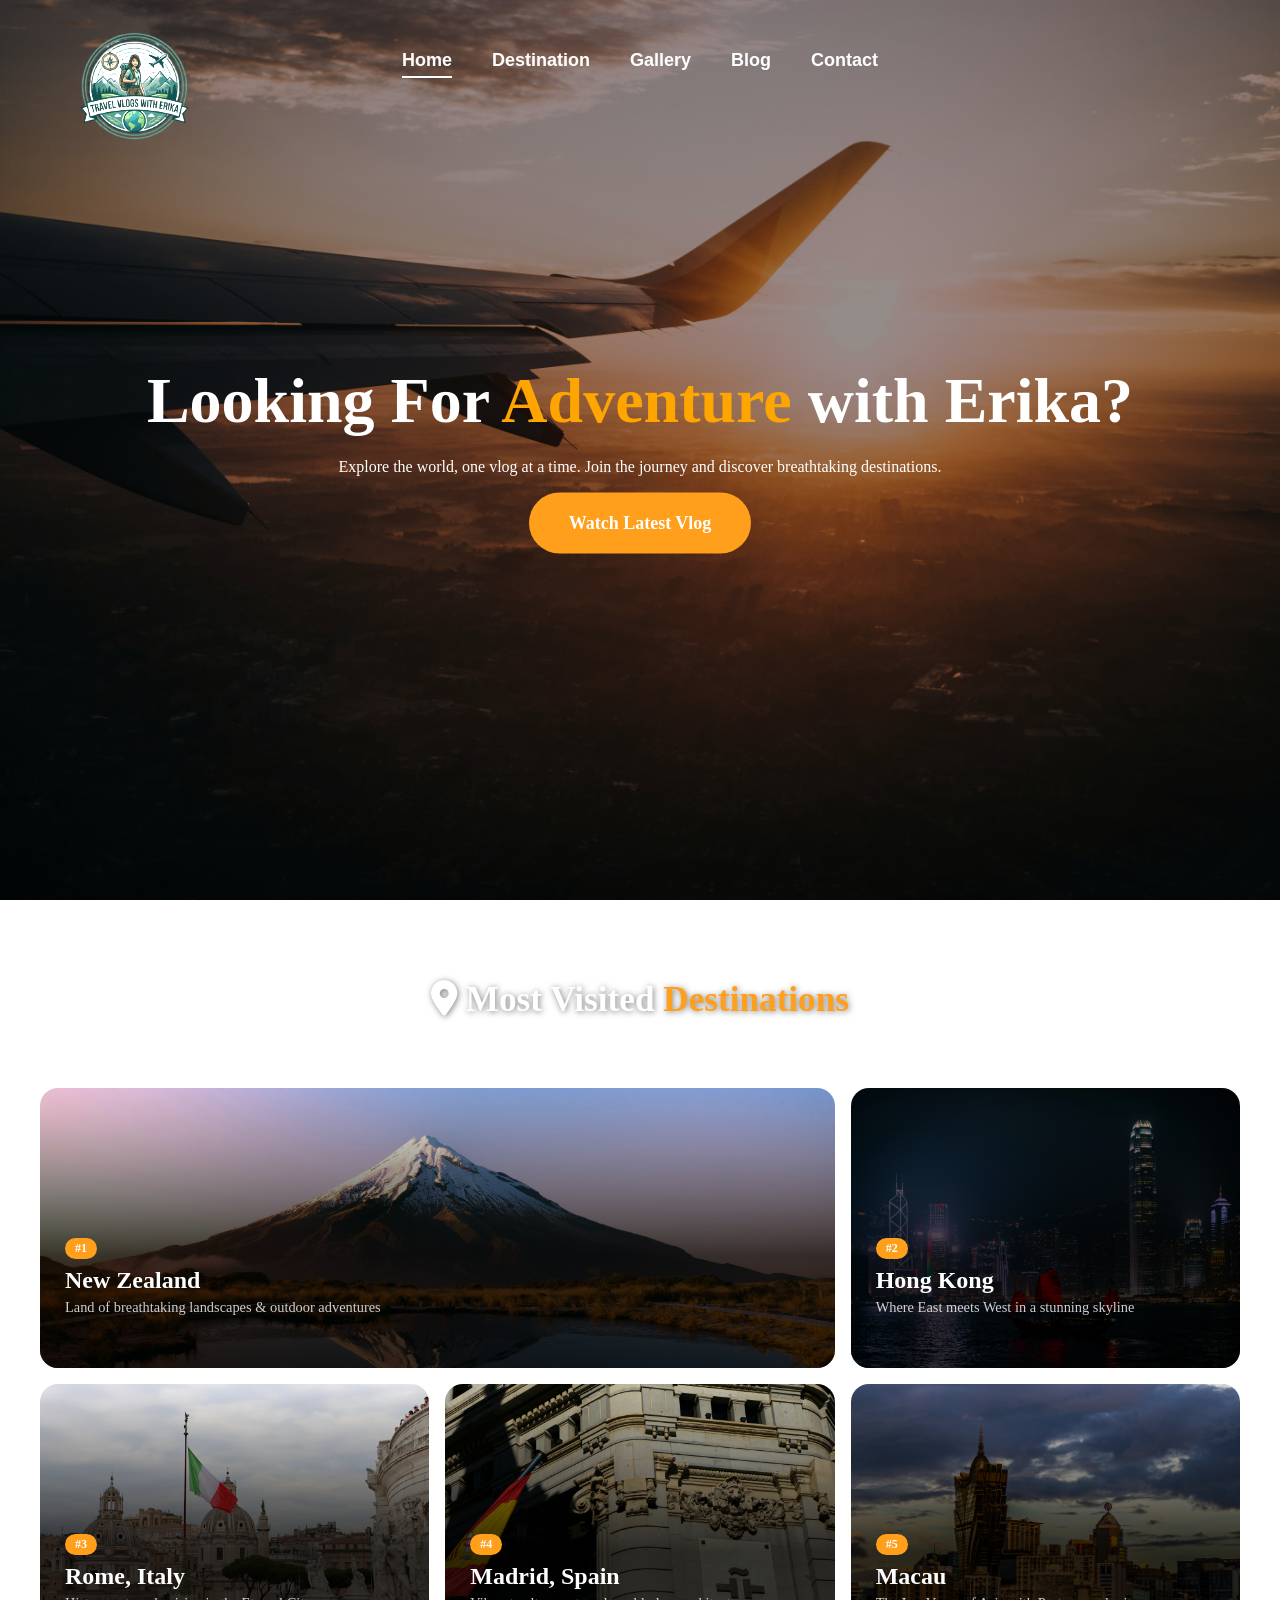
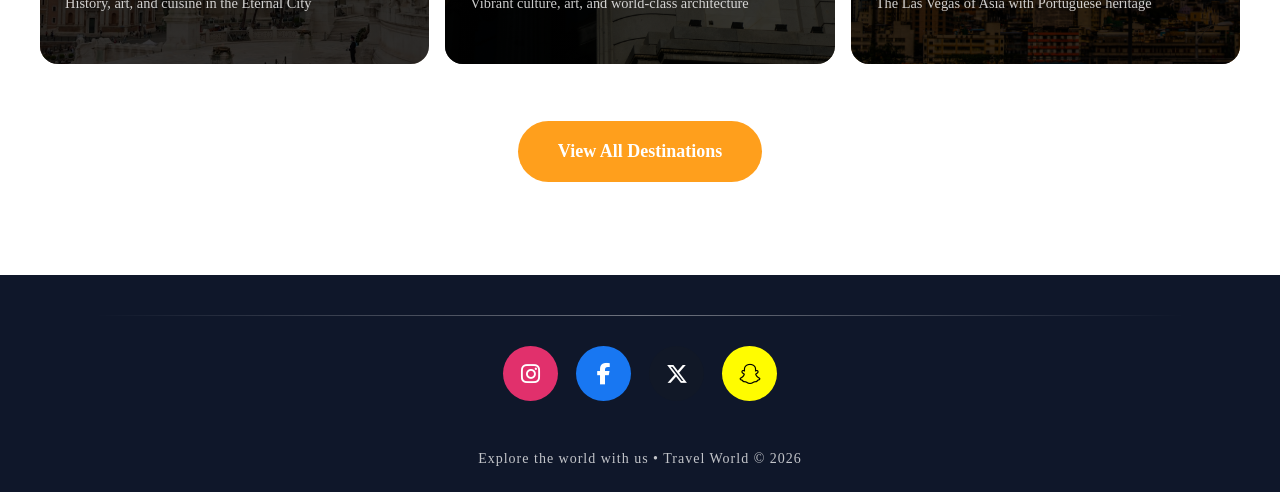
==== index.html @ dc9e5424 "Add files via upload" ====
<!DOCTYPE html>
<html lang="en">
<head>
    <meta name="viewport" content="width=device-width, initial-scale=1.0">
    <title>Travel With Erika</title>
    <link rel="stylesheet" href="style.css">
    <link rel="stylesheet" href="https://cdnjs.cloudflare.com/ajax/libs/font-awesome/6.5.0/css/all.min.css">
</head>
<body>
    <header class="hero-section">
        <nav class="navbar">
            <div class="logo-container">
                <img src="./logo.png.png" alt="Logo" class="logo">
            </div>
            <ul class="nav-links">
                <li><a href="index.html" class="nav-link active">Home</a></li>
                <li><a href="destination.html" class="nav-link">Destination</a></li>
                <li><a href="gallery.html" class="nav-link">Gallery</a></li>
                <li><a href="blog.html" class="nav-link">Blog</a></li>
                <li><a href="contact.html" class="nav-link">Contact</a></li>
            </ul>
        <div class="hamburger" id="hamburger">
            <span></span>
            <span></span>
            <span></span>
        </div>
        </nav>
    <!-- Mobile Menu Overlay -->
    <div class="mobile-menu" id="mobileMenu">
        <button class="mobile-close-btn" id="mobileClose">&times;</button>
        <ul>
            <li><a href="index.html" class="nav-link active">Home</a></li>
            <li><a href="destination.html" class="nav-link ">Destination</a></li>
            <li><a href="gallery.html" class="nav-link ">Gallery</a></li>
            <li><a href="blog.html" class="nav-link ">Blog</a></li>
            <li><a href="contact.html" class="nav-link ">Contact</a></li>
        </ul>
    </div>

        <div class="hero-content">
            <h1>Looking For <span>Adventure</span> with Erika?</h1>
            <p>Explore the world, one vlog at a time. Join the journey and discover breathtaking destinations.</p>
            <a href="https://www.youtube.com/" class="cta-btn">Watch Latest Vlog</a>
        </div>
    </header>

    <!-- ===== FEATURED DESTINATIONS SECTION ===== -->
    <section class="featured-section">
        <h2 class="section-heading featured-title"><i class="fas fa-map-marker-alt"></i> Most Visited <span>Destinations</span></h2>
        <p class="featured-subtitle">The places our community loves the most — click to explore</p>

        <div class="featured-grid">

            <a href="destination.html#new-zealand" class="featured-card big-card" style="background-image: url('./new zlanda.jpg')">
                <div class="featured-overlay">
                    <span class="featured-rank">#1</span>
                    <h3>New Zealand</h3>
                    <p>Land of breathtaking landscapes & outdoor adventures</p>
                    <span class="featured-explore">Explore →</span>
                </div>
            </a>

            <a href="destination.html#hong-kong" class="featured-card" style="background-image: url('./hong kong.jpg')">
                <div class="featured-overlay">
                    <span class="featured-rank">#2</span>
                    <h3>Hong Kong</h3>
                    <p>Where East meets West in a stunning skyline</p>
                    <span class="featured-explore">Explore →</span>
                </div>
            </a>

            <a href="destination.html#rome" class="featured-card" style="background-image: url('./hongbin-7pZcntYKLO4-unsplash.jpg')">
                <div class="featured-overlay">
                    <span class="featured-rank">#3</span>
                    <h3>Rome, Italy</h3>
                    <p>History, art, and cuisine in the Eternal City</p>
                    <span class="featured-explore">Explore →</span>
                </div>
            </a>

            <a href="destination.html#madrid" class="featured-card" style="background-image: url('./Madrid (Spain).jpg')">
                <div class="featured-overlay">
                    <span class="featured-rank">#4</span>
                    <h3>Madrid, Spain</h3>
                    <p>Vibrant culture, art, and world-class architecture</p>
                    <span class="featured-explore">Explore →</span>
                </div>
            </a>

            <a href="destination.html#macau" class="featured-card" style="background-image: url('./macau.jpg')">
                <div class="featured-overlay">
                    <span class="featured-rank">#5</span>
                    <h3>Macau</h3>
                    <p>The Las Vegas of Asia with Portuguese heritage</p>
                    <span class="featured-explore">Explore →</span>
                </div>
            </a>

        </div>

        <div style="text-align:center; margin-top: 40px;">
            <a href="destination.html" class="cta-btn">View All Destinations</a>
        </div>
    </section>

    <footer class="footer">
        <div class="footer-divider"></div>
        <div class="footer-social">
            <a href="https://www.instagram.com/"><i class="fab fa-instagram"></i></a>
            <a href="https://www.facebook.com/"><i class="fab fa-facebook-f"></i></a>
            <a href="https://www.twitter.com/"><i class="fab fa-x-twitter"></i></a>
            <a href="https://www.snapchat.com/"><i class="fab fa-snapchat-ghost"></i></a>
        </div>
        <p>Explore the world with us • Travel World © 2026</p>
    </footer>

    <script>
        document.addEventListener("DOMContentLoaded", () => {
            document.body.classList.add('fade-in');
            const links = document.querySelectorAll('.nav-link, .cta-btn, .back-btn');
            links.forEach(link => {
                link.addEventListener('click', function(e) {
                    if (this.href && !this.href.includes('#')) {
                        e.preventDefault();
                        const target = this.href;
                        document.body.classList.remove('fade-in');
                        document.body.classList.add('fade-out');
                        setTimeout(() => { window.location.href = target; }, 500);
                    }
                });
            });
        });
    </script>

    <script>
        const hamburger = document.getElementById('hamburger');
        const mobileMenu = document.getElementById('mobileMenu');
        const mobileClose = document.getElementById('mobileClose');

        hamburger.addEventListener('click', () => {
            hamburger.classList.toggle('open');
            mobileMenu.classList.toggle('open');
            document.body.style.overflow = mobileMenu.classList.contains('open') ? 'hidden' : '';
        });

        mobileClose.addEventListener('click', () => {
            hamburger.classList.remove('open');
            mobileMenu.classList.remove('open');
            document.body.style.overflow = '';
        });

        // Page transition on mobile menu links
        document.querySelectorAll('#mobileMenu .nav-link').forEach(link => {
            link.addEventListener('click', function(e) {
                if (this.href && !this.href.includes('#')) {
                    e.preventDefault();
                    const target = this.href;
                    document.body.classList.add('fade-out');
                    setTimeout(() => { window.location.href = target; }, 300);
                }
            });
        });
    </script>

</body>
</html>
---- style.css ----
/* ==========================================================================
   1. التنسيقات العامة والتهيئة (Reset & Global)
   ========================================================================== */
* {
    margin: 0;
    padding: 0;
    box-sizing: border-box;
}

html, body {
    margin: 0;
    padding: 0;
}

body {
    background-image: url('./background.png');
    background-attachment: fixed; 
    background-size: cover; 
    background-position: center;
}

/* حركات الانتقال بين الصفحات */
.fade-out {
    opacity: 0;
    transform: translateY(-20px);
    transition: all 0.5s ease-in-out;
}

.fade-in {
    opacity: 1;
    transform: translateY(0);
    transition: all 0.5s ease-in-out;
}

/* تحسين الأداء لعناصر معينة */
.card, .navbar {
    will-change: transform, opacity;
}

/* ==========================================================================
   2. الهيدر والقائمة العلوية (Hero Section & Navbar)
   ========================================================================== */
.hero-section {
    background-image: linear-gradient(rgba(0,0,0,0.4), rgba(0,0,0,0.4)), url('./nils-nedel-ONpGBpns3cs-unsplash.jpg'); 
    background-size: cover;
    background-position: center;
    height: 100vh; 
    width: 100%;
    position: relative;
    display: flex;
    flex-direction: column;
}

.navbar {
    display: flex;
    justify-content: space-between; 
    align-items: center;
    padding: 0 80px; 
    position: absolute; 
    top: 0;
    left: 0;
    width: 100%;
    height: 90px; 
    z-index: 2000; 
    padding-top: 30px;
}

.logo-container {
    padding-left: 50px; 
    z-index: 10;
}

.logo {
    width: 250px; 
    height: auto;
    margin: 0;
    padding: 0;
    position: relative;
    top: 30px;
    left: -100px;
    margin-left: -20px; 
    mix-blend-mode: multiply; 
    filter: brightness(1.2) contrast(1.1);
    transition: transform 0.3s ease;
}

.logo:hover {
    transform: scale(1.05); 
}

.nav-links {
    display: flex;
    gap: 40px;
    list-style: none;
    margin: 0;
    padding: 0;
    position: absolute;
    left: 50%;
    transform: translateX(-50%);
}

.nav-links a {
    text-decoration: none;
    color: white;
    font-weight: 600;
    font-family: 'Segoe UI', Tahoma, Geneva, Verdana, sans-serif;
    font-size: 18px;
    position: relative;
    padding: 8px 0;
    transition: color 0.3s ease;
}

.nav-links a::after {
    content: '';
    position: absolute;
    width: 100%;
    height: 2px;
    bottom: 0;
    left: 0;
    background-color: white; 
    transform: scaleX(0); 
    transform-origin: bottom right;
    transition: transform 0.3s ease-out;
}

.nav-links a:hover::after, 
.nav-links a.active::after {
    transform: scaleX(1); 
    transform-origin: bottom left;
}

.nav-links a.active {
    color: white;
}

/* محتوى الهيدر والزر الرئيسي */
.hero-content {
    position: absolute;
    top: 50%;
    left: 50%;
    transform: translate(-50%, -50%); 
    text-align: center;
    color: white;
    width: 80%; 
}

.hero-content h1 {
    font-size: 4rem; 
    margin-bottom: 20px;
}

.hero-content h1 span {
    color: orange;
}

.cta-btn {
    display: inline-block; 
    text-decoration: none; 
    background-color: #ff9f1c;
    color: white;
    padding: 20px 40px;
    border-radius: 50px;
    font-size: 18px;
    font-weight: bold;
    transition: 0.3s;
    position: relative;
    top: 17px;
}

.cta-btn:hover {
    background-color: transparent;
    border-color: #ff9f1c;
    color: #ff9f1c;
    transform: translateY(-3px); 
    box-shadow: 0 6px 20px rgba(255, 159, 28, 0.6);
}

.cta-btn.small {
    padding: 10px 25px;
    font-size: 16px;
}

/* ==========================================================================
   3. قسم المعرض والكروت (Gallery & Cards)
   ========================================================================== */
.gallery-container {
    display: grid; 
    grid-template-columns: repeat(3, 1fr); 
    gap: 20px; 
    max-width: 1200px;
    margin: 10px auto 0;
    padding-top: 150px;
    animation: fadeInEntrance 1s ease-out; 
}

.card {
    background-color: #008080;
    border-radius: 15px;
    padding: 15px;
    color: white;
    text-align: center;
    transition: all 0.4s ease;
    box-shadow: 0 4px 10px rgba(0,0,0,0.1);
}

.card:hover {
    transform: translateY(-10px);
    box-shadow: 0 15px 30px rgba(0,0,0,0.4);
    background-color: #009999;
}

.card img {
    width: 100%;
    height: 200px;
    object-fit: cover;
    border-radius: 10px;
}

.hcard {
    margin-bottom: 15px;
    font-size: 1.6rem;
}

.pcard {
    font-size: 0.95rem;
    line-height: 1.6;
    font-style: italic;
    opacity: 0.9;
}

/* ==========================================================================
   4. صفحة الوجهات (Destinations Page)
   ========================================================================== */
.dest-page-container {
    padding-top: 20px; 
    max-width: 1100px;
    margin: 0 auto;
    padding-bottom: 50px;
    position: relative;
}

.page-title {
    text-align: center;
    color: white;
    font-size: 3rem;
    margin-bottom: 60px;
    text-shadow: 2px 2px 10px rgba(0,0,0,0.5);
    position: relative;
    top: 100px;
}

#pdes {
    top: -50px;
}

.page-title span {
    color: #ff9f1c;
}

.dest-section {
    display: flex;
    align-items: center;
    gap: 50px;
    margin-bottom: 100px;
    background: rgba(255, 255, 255, 0.05);
    padding: 30px;
    border-radius: 20px;
    backdrop-filter: blur(5px);
    transition: 0.4s;
    margin-top: 150px;
}

.dest-section:hover {
    background: rgba(255, 255, 255, 0.1);
}

.dest-section.reverse {
    flex-direction: row-reverse;
}

.dest-image {
    flex: 1;
    overflow: hidden;
    border-radius: 15px;
    height: 350px;
    box-shadow: 0 10px 30px rgba(0,0,0,0.5);
}

.dest-image img {
    width: 100%;
    height: 100%;
    object-fit: cover;
    transition: transform 0.6s cubic-bezier(0.25, 0.46, 0.45, 0.94);
}

.dest-section:hover .dest-image img {
    transform: scale(1.1); 
}

.dest-content {
    flex: 1;
    color: white;
}

.dest-content h2 {
    font-size: 2.5rem;
    margin-bottom: 20px;
    color: #ff9f1c;
}

.dest-content p {
    line-height: 1.8;
    margin-bottom: 20px;
    font-size: 1.1rem;
    opacity: 0.9;
}

.dest-info {
    list-style: none;
    margin-bottom: 25px;
    color: black;
}

.dest-info li {
    margin-bottom: 10px;
    font-size: 1rem;
}

.dest-info li strong {
    color: #ff9f1c;
}

.back-btn {
    text-decoration: none;
    color: white;
    border: 1px solid white;
    padding: 10px 30px;
    border-radius: 50px;
    transition: 0.3s;
}

.back-btn:hover {
    background: white;
    color: black;
}

.newdis, .pdes {
    color: black;
}

/* ==========================================================================
   5. صفحة المدونة (Blog Section)
   ========================================================================== */
.blog-grid {
    display: grid;
    grid-template-columns: repeat(auto-fit, minmax(350px, 1fr)); 
    gap: 30px;
    padding: 20px;
    margin-top: 50px;
}

.blog-card {
    background: rgba(255, 255, 255, 0.08);
    border-radius: 15px;
    overflow: hidden;
    transition: 0.3s;
    border: 1px solid rgba(255, 255, 255, 0.1);
    position: relative; 
    top: 15px;
}

.blog-card:hover {
    transform: translateY(-5px);
    background: rgba(255, 255, 255, 0.15);
}

.category {
    position: absolute;
    top: 15px;
    left: 15px;
    background: #ff9f1c;
    color: white;
    padding: 5px 15px;
    border-radius: 20px;
    font-size: 12px;
    font-weight: bold;
}

.read-more {
    color: #ff9500;
    text-decoration: none;
    font-weight: bold;
    display: inline-block;
    margin-top: 15px;
    transition: 0.3s;
    font-size: 2rem;
    margin-left: 10px;
}

.read-more:hover {
    padding-left: 10px; 
}

/* ==========================================================================
   6. صفحة اتصل بنا (Contact Section)
   ========================================================================== */
.contact-container {
    padding-top: 150px;
    max-width: 1000px;
    margin: 0 auto;
    padding-bottom: 50px;
}

.contact-wrapper {
    display: flex;
    gap: 50px;
    background: rgba(255, 255, 255, 0.05);
    padding: 40px;
    border-radius: 20px;
    backdrop-filter: blur(10px);
    border: 1px solid rgba(255, 255, 255, 0.1);
    position: relative;
    top: 50px;
}

.contact-info {
    flex: 1;
    color: white;
}

.contact-info h2 {
    color: #ff9f1c;
    margin-bottom: 20px;
}

.info-item {
    margin-bottom: 20px;
    display: flex;
    align-items: center;
    gap: 15px;
    position: relative;
    top: 10px;
}

.contact-form {
    flex: 1.5;
    display: flex;
    flex-direction: column;
    gap: 20px;
}

.contact-form input, 
.contact-form textarea {
    width: 100%;
    padding: 15px;
    background: rgba(255, 255, 255, 0.1);
    border: 1px solid rgba(255, 255, 255, 0.2);
    border-radius: 10px;
    color: black;
    outline: none;
    transition: 0.3s;
    font-family: sans-serif;
}

.contact-form input:focus, 
.contact-form textarea:focus {
    border-color: #ff9f1c;
    background: rgba(255, 255, 255, 0.15);
}

.social-links {
    margin-top: 30px;
    display: flex;
    gap: 20px;
}

.social-links a {
    color: white;
    font-size: 1.5rem;
    transition: 0.3s;
}

.social-links a:hover {
    color: #ff9f1c;
    transform: translateY(-3px);
}

/* ==========================================================================
   7. تذييل الصفحة النظيف والمصلح (Footer)
   ========================================================================== */
.footer {
    background: #0f172a;
    padding: 40px 0 25px;
    text-align: center;
    margin-top: 50px;
}

.footer-divider {
    width: 85%;
    height: 1px;
    margin: 0 auto 30px;
    background: linear-gradient(
        to right,
        transparent,
        rgba(255,255,255,0.4),
        transparent
    );
}

.footer-social {
    display: flex;
    justify-content: center;
    gap: 18px;
    margin-bottom: 50px;
}

.footer-social a {
    width: 55px;
    height: 55px;
    border-radius: 50%;
    display: flex;
    align-items: center;
    justify-content: center;
    color: white;
    font-size: 22px;
    text-decoration: none;
    transition: all 0.3s ease;
}

/* ألوان المنصات الافتراضية داخل الفوتر */
.footer-social a:nth-child(1) { background: #E1306C; }
.footer-social a:nth-child(2) { background: #1877F2; }
.footer-social a:nth-child(3) { background: #111827; }
.footer-social a:nth-child(4) { background: #FFFC00; color: black; }

.footer-social a:hover {
    transform: translateY(-8px) scale(1.15);
    opacity: 0.9;
    box-shadow: 0 12px 25px rgba(255,159,28,0.45);
}

.footer p {
    color: rgba(255,255,255,0.75);
    font-size: 14px;
    letter-spacing: 1px;
}

/* ==========================================================================
   8. كلاسات إضافية غير مستخدمة حالياً (كود أصلي احتياطي تم تنظيفه)
   ========================================================================== */
.picture {
    background-size: cover;
    background-image: linear-gradient(rgba(0, 0, 0, 0.5), rgba(0, 0, 0, 0.5)), url('./nils-nedel-ONpGBpns3cs-unsplash.jpg');
    background-position: center;
    height: 100vh;
    width: 100%;
    position: relative;
    top: -200px;
    z-index: -1;
    filter: blur(4px);
}

.travel-footer {
    margin-top: 100px;
    text-align: center;
    padding-bottom: 30px;
}

.footer-line {
    position: relative;
    margin-bottom: 30px;
}

.footer-line::before {
    content: "";
    position: absolute;
    top: 50%;
    left: 0;
    width: 100%;
    height: 1px;
    background: linear-gradient(to right, transparent, rgba(255,255,255,0.5), transparent);
    z-index: 1;
}

.footer-text {
    color: rgba(255,255,255,0.75);
    font-size: 14px;
    letter-spacing: 1px;
}
.ericacontact {
    position: relative;
    left: -700px;
    font-size: 1.5rem;
    font-weight: bold;
}

.ericaemail {
    position: relative;
    left: -665px;
    font-size: 1.2rem;
    font-weight: bold;
}
/* ==========================================================================
   9. Most Watched Section (Blog Page)
   ========================================================================== */
.section-heading {
    color: white;
    font-size: 2rem;
    margin-bottom: 30px;
    text-shadow: 1px 1px 6px rgba(0,0,0,0.5);
}

.section-heading span {
    color: #ff9f1c;
}

.most-watched-section {
    margin-top: 80px;
    padding: 0 20px;
    max-width: 1100px;
    margin-left: auto;
    margin-right: auto;
    margin-top: 100px;
}

.most-watched-card {
    display: flex;
    gap: 40px;
    background: rgba(255,255,255,0.07);
    border: 2px solid #ff9f1c;
    border-radius: 20px;
    padding: 30px;
    backdrop-filter: blur(8px);
    transition: 0.3s;
}

.most-watched-card:hover {
    background: rgba(255,255,255,0.13);
    box-shadow: 0 0 30px rgba(255,159,28,0.3);
}

.most-watched-thumbnail {
    flex: 1.2;
    border-radius: 15px;
    overflow: hidden;
    position: relative;
    min-height: 250px;
}

.most-watched-thumbnail img {
    width: 100%;
    height: 100%;
    object-fit: cover;
    transition: transform 0.4s ease;
}

.most-watched-thumbnail:hover img {
    transform: scale(1.05);
}

.play-overlay {
    position: absolute;
    inset: 0;
    display: flex;
    align-items: center;
    justify-content: center;
    background: rgba(0,0,0,0.3);
    transition: 0.3s;
}

.play-overlay i {
    font-size: 4rem;
    color: white;
    opacity: 0.85;
    transition: 0.3s;
}

.most-watched-thumbnail:hover .play-overlay {
    background: rgba(0,0,0,0.15);
}

.most-watched-thumbnail:hover .play-overlay i {
    color: #ff9f1c;
    transform: scale(1.1);
}

.most-watched-info {
    flex: 1;
    color: white;
    display: flex;
    flex-direction: column;
    justify-content: center;
    gap: 12px;
}

.badge-hot {
    display: inline-block;
    background: #ff9f1c;
    color: white;
    padding: 6px 16px;
    border-radius: 20px;
    font-size: 0.85rem;
    font-weight: bold;
    width: fit-content;
}

.most-watched-info h3 {
    font-size: 1.8rem;
    line-height: 1.3;
}

.most-watched-info p {
    opacity: 0.85;
    line-height: 1.7;
    font-size: 1rem;
}

.watched-stats {
    display: flex;
    gap: 20px;
    font-size: 0.9rem;
    opacity: 0.8;
}

.watched-stats span {
    display: flex;
    align-items: center;
    gap: 6px;
}

.watched-stats i {
    color: #ff9f1c;
}

/* Blog container padding fix */
.blog-container {
    padding-top: 110px;
    padding-bottom: 60px;
    max-width: 1200px;
    margin: 0 auto;
    padding-left: 20px;
    padding-right: 20px;
}

.blog-info {
    padding: 20px;
    color: white;
}

.blog-info h2 {
    font-size: 1.2rem;
    margin: 8px 0;
}

.blog-info p {
    font-size: 0.95rem;
    opacity: 0.8;
    line-height: 1.6;
}

.blog-img {
    position: relative;
    height: 220px;
    overflow: hidden;
}

.blog-img img {
    width: 100%;
    height: 100%;
    object-fit: cover;
    transition: transform 0.4s ease;
}

.blog-card:hover .blog-img img {
    transform: scale(1.05);
}

.date {
    font-size: 0.8rem;
    opacity: 0.6;
}

/* ==========================================================================
   10. Featured Destinations Section (Home Page)
   ========================================================================== */
.featured-section {
    padding: 80px 40px 60px;
    max-width: 1300px;
    margin: 0 auto;
}

.featured-title {
    font-size: 2.2rem;
    text-align: center;
    margin-bottom: 10px;
}

.featured-subtitle {
    text-align: center;
    color: rgba(255,255,255,0.7);
    margin-bottom: 40px;
    font-size: 1rem;
}

.featured-grid {
    display: grid;
    grid-template-columns: repeat(3, 1fr);
    grid-template-rows: 280px 280px;
    gap: 16px;
}

.featured-card {
    border-radius: 18px;
    overflow: hidden;
    background-size: cover;
    background-position: center;
    position: relative;
    display: block;
    text-decoration: none;
    transition: transform 0.4s ease, box-shadow 0.4s ease;
    cursor: pointer;
}

.featured-card:hover {
    transform: translateY(-6px) scale(1.02);
    box-shadow: 0 20px 40px rgba(0,0,0,0.5);
}

.big-card {
    grid-column: span 2;
}

.featured-overlay {
    position: absolute;
    inset: 0;
    background: linear-gradient(to top, rgba(0,0,0,0.78) 40%, transparent 100%);
    display: flex;
    flex-direction: column;
    justify-content: flex-end;
    padding: 25px;
    color: white;
    transition: 0.3s;
}

.featured-card:hover .featured-overlay {
    background: linear-gradient(to top, rgba(0,0,0,0.88) 50%, rgba(0,0,0,0.1) 100%);
}

.featured-rank {
    display: inline-block;
    background: #ff9f1c;
    color: white;
    font-size: 0.75rem;
    font-weight: bold;
    padding: 3px 10px;
    border-radius: 12px;
    margin-bottom: 8px;
    width: fit-content;
}

.featured-overlay h3 {
    font-size: 1.5rem;
    margin-bottom: 5px;
}

.featured-overlay p {
    font-size: 0.9rem;
    opacity: 0.8;
    margin-bottom: 10px;
}

.featured-explore {
    font-size: 0.9rem;
    font-weight: bold;
    color: #ff9f1c;
    opacity: 0;
    transform: translateX(-8px);
    transition: all 0.3s ease;
    display: inline-block;
}

.featured-card:hover .featured-explore {
    opacity: 1;
    transform: translateX(0);
}

/* Responsive */
@media (max-width: 900px) {
    .featured-grid {
        grid-template-columns: 1fr 1fr;
        grid-template-rows: auto;
    }
    .big-card {
        grid-column: span 2;
    }
    .most-watched-card {
        flex-direction: column;
    }
}

@media (max-width: 600px) {
    .featured-grid {
        grid-template-columns: 1fr;
    }
    .big-card {
        grid-column: span 1;
    }
    .blog-grid {
        grid-template-columns: 1fr;
    }
}

/* ==========================================================================
   11. Hamburger Menu & Mobile Navigation
   ========================================================================== */

.hamburger {
    display: none;
    flex-direction: column;
    justify-content: center;
    align-items: center;
    gap: 5px;
    width: 44px;
    height: 44px;
    cursor: pointer;
    z-index: 3000;
    position: relative;
}

.hamburger span {
    display: block;
    width: 26px;
    height: 3px;
    background: white;
    border-radius: 3px;
    transition: all 0.35s cubic-bezier(0.4, 0, 0.2, 1);
    transform-origin: center;
}

/* X animation when open */
.hamburger.open span:nth-child(1) {
    transform: translateY(8px) rotate(45deg);
}
.hamburger.open span:nth-child(2) {
    opacity: 0;
    transform: scaleX(0);
}
.hamburger.open span:nth-child(3) {
    transform: translateY(-8px) rotate(-45deg);
}

/* Mobile overlay menu */
.mobile-menu {
    display: none;
    position: fixed;
    inset: 0;
    z-index: 2500;
    background: rgba(10, 20, 40, 0.97);
    backdrop-filter: blur(16px);
    flex-direction: column;
    align-items: center;
    justify-content: center;
    gap: 10px;
    opacity: 0;
    transition: opacity 0.35s ease;
}

.mobile-menu.open {
    display: flex;
    opacity: 1;
}

.mobile-menu ul {
    list-style: none;
    padding: 0;
    margin: 0;
    display: flex;
    flex-direction: column;
    align-items: center;
    gap: 12px;
    width: 100%;
}

.mobile-menu ul li a {
    display: block;
    text-decoration: none;
    color: white;
    font-size: 1.6rem;
    font-weight: 700;
    font-family: 'Segoe UI', Tahoma, Geneva, Verdana, sans-serif;
    padding: 14px 50px;
    border-radius: 50px;
    text-align: center;
    letter-spacing: 1px;
    transition: all 0.3s ease;
    position: relative;
}

.mobile-menu ul li a::before {
    content: '';
    position: absolute;
    inset: 0;
    border-radius: 50px;
    background: rgba(255, 159, 28, 0);
    transition: background 0.3s ease;
}

.mobile-menu ul li a:hover::before,
.mobile-menu ul li a.active::before {
    background: rgba(255, 159, 28, 0.2);
}

.mobile-menu ul li a.active {
    color: #ff9f1c;
}

.mobile-menu ul li a:hover {
    color: #ff9f1c;
    transform: scale(1.05);
}

.mobile-close-btn {
    position: absolute;
    top: 25px;
    right: 25px;
    background: none;
    border: none;
    color: white;
    font-size: 2rem;
    cursor: pointer;
    line-height: 1;
}

/* ==========================================================================
   12. Full Mobile Responsive Styles (max-width: 768px)
   ========================================================================== */
@media (max-width: 768px) {

    /* Show hamburger, hide desktop nav links */
    .hamburger {
        display: flex;
        position: absolute;
        right: 25px;
        top: 22px;
    }

    .nav-links {
        display: none !important;
    }

    /* Navbar adjustments */
    .navbar {
        padding: 15px 20px;
        height: 70px;
    }

    .logo {
        width: 160px;
        top: 18px;
        left: -40px;
    }

    .logo-container {
        padding-left: 10px;
    }

    /* Hero */
    .hero-content {
        width: 90%;
    }

    .hero-content h1 {
        font-size: 2.2rem;
        line-height: 1.3;
    }

    .hero-content p {
        font-size: 1rem;
    }

    .cta-btn {
        padding: 14px 28px;
        font-size: 16px;
    }

    /* Featured grid (home) */
    .featured-section {
        padding: 50px 16px 40px;
    }

    .featured-title {
        font-size: 1.6rem;
    }

    .featured-grid {
        grid-template-columns: 1fr;
        grid-template-rows: auto;
        gap: 14px;
    }

    .featured-card {
        height: 220px;
    }

    .big-card {
        grid-column: span 1;
        height: 260px;
    }

    /* Gallery */
    .gallery-container {
        grid-template-columns: 1fr;
        padding-top: 100px;
        padding-left: 16px;
        padding-right: 16px;
    }

    /* Destinations page */
    .dest-section,
    .dest-section.reverse {
        flex-direction: column;
        margin-top: 90px;
        gap: 20px;
    }

    .dest-image {
        height: 230px;
    }

    .dest-content h2 {
        font-size: 1.8rem;
    }

    .dest-page-container {
        padding-left: 16px;
        padding-right: 16px;
    }

    /* Blog */
    .blog-container {
        padding-top: 90px;
        padding-left: 16px;
        padding-right: 16px;
    }

    .blog-grid {
        grid-template-columns: 1fr;
        padding: 0;
    }

    .most-watched-card {
        flex-direction: column;
        gap: 20px;
    }

    .most-watched-thumbnail {
        min-height: 200px;
    }

    .most-watched-info h3 {
        font-size: 1.3rem;
    }

    .watched-stats {
        flex-wrap: wrap;
        gap: 10px;
    }

    /* Contact */
    .contact-wrapper {
        flex-direction: column;
        gap: 30px;
        padding: 24px 18px;
        top: 90px;
    }

    /* Page title */
    .page-title {
        font-size: 2rem;
        top: 80px;
        margin-bottom: 30px;
    }

    /* Footer */
    .footer {
        padding: 30px 16px 20px;
    }

    .footer-social a {
        width: 44px;
        height: 44px;
        font-size: 18px;
    }

    /* ericacontact fix */
    .ericacontact, .ericaemail {
        position: static;
        text-align: center;
    }

    .section-heading {
        font-size: 1.5rem;
    }
}
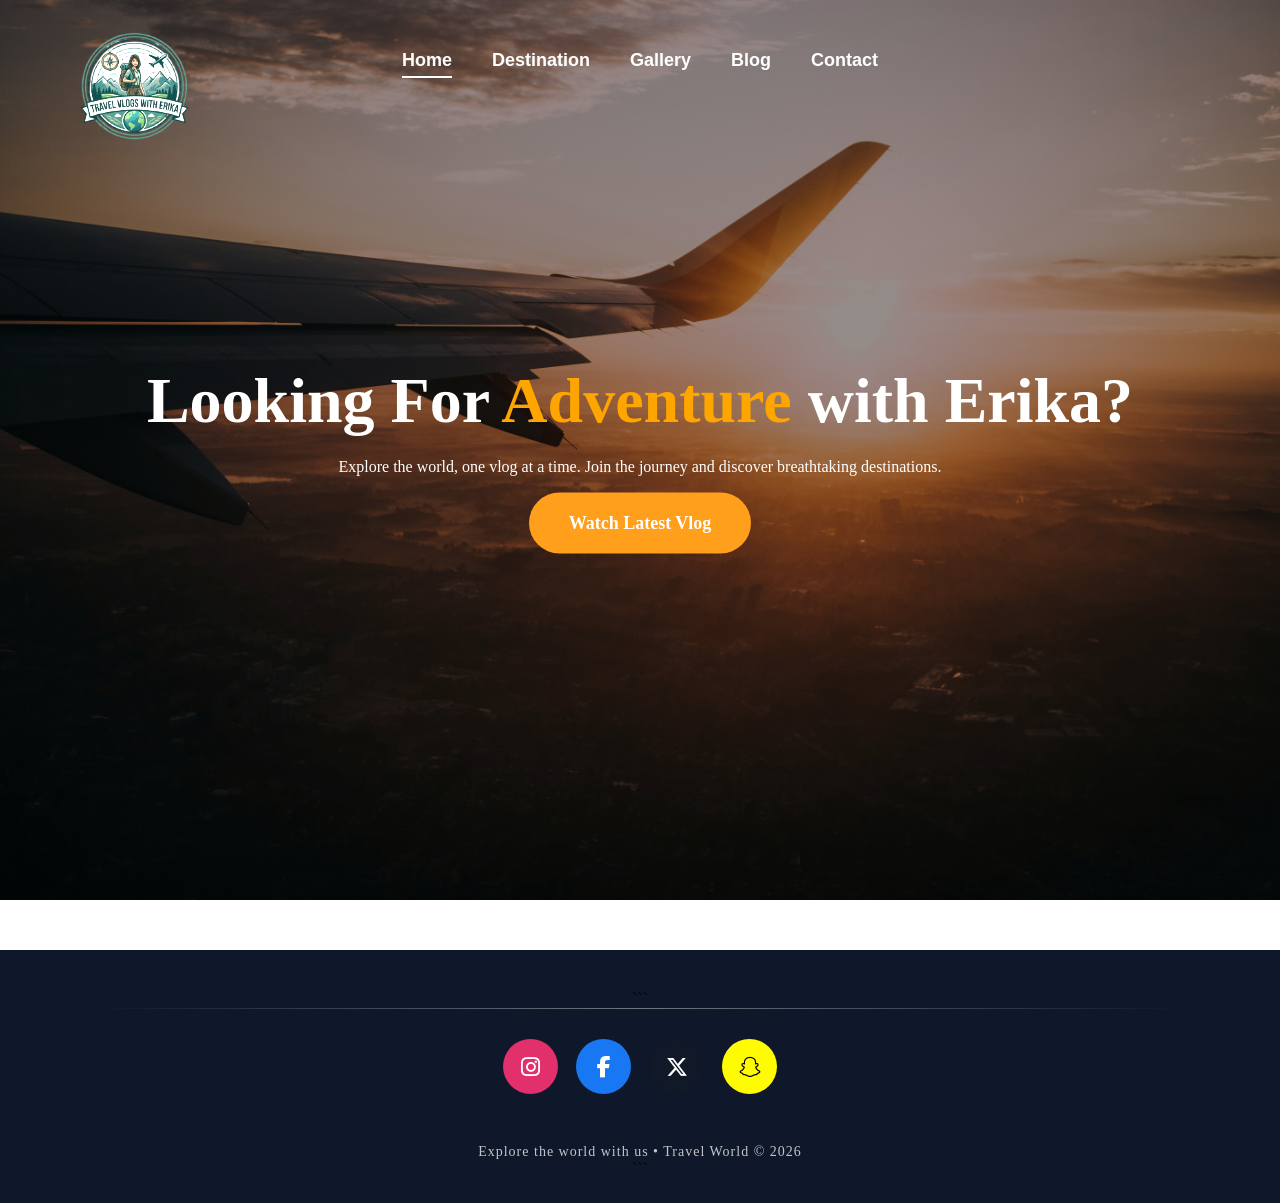
==== commit b4049001: "Fix HTML formatting and structure" ====
--- a/index.html
+++ b/index.html
@@ -8,131 +8,91 @@
 </head>
 <body>
     <header class="hero-section">
-        <nav class="navbar">
-            <div class="logo-container">
-                <img src="./logo.png.png" alt="Logo" class="logo">
-            </div>
-            <ul class="nav-links">
-                <li><a href="index.html" class="nav-link active">Home</a></li>
-                <li><a href="destination.html" class="nav-link">Destination</a></li>
-                <li><a href="gallery.html" class="nav-link">Gallery</a></li>
-                <li><a href="blog.html" class="nav-link">Blog</a></li>
-                <li><a href="contact.html" class="nav-link">Contact</a></li>
-            </ul>
-        <div class="hamburger" id="hamburger">
+    <nav class="navbar">
+    <div class="logo-container">
+    <img src="./logo.png.png" alt="Logo" class="logo">
+    </div>
+    <ul class="nav-links">
+        <li><a href="index.html" class="nav-link active">Home</a></li>
+        <li><a href="destination.html" class="nav-link">Destination</a></li>
+        <li><a href="gallery.html" class="nav-link">Gallery</a></li>
+        <li><a href="blog.html" class="nav-link">Blog</a></li>
+        <li><a href="contact.html" class="nav-link">Contact</a></li>
+            <div class="hamburger" id="hamburger">
             <span></span>
             <span></span>
             <span></span>
         </div>
-        </nav>
-    <!-- Mobile Menu Overlay -->
+    </nav>
+    <!-- Mobile Menu -->
     <div class="mobile-menu" id="mobileMenu">
         <button class="mobile-close-btn" id="mobileClose">&times;</button>
         <ul>
             <li><a href="index.html" class="nav-link active">Home</a></li>
-            <li><a href="destination.html" class="nav-link ">Destination</a></li>
-            <li><a href="gallery.html" class="nav-link ">Gallery</a></li>
-            <li><a href="blog.html" class="nav-link ">Blog</a></li>
-            <li><a href="contact.html" class="nav-link ">Contact</a></li>
+            <li><a href="destination.html" class="nav-link">Destination</a></li>
+            <li><a href="gallery.html" class="nav-link">Gallery</a></li>
+            <li><a href="blog.html" class="nav-link">Blog</a></li>
+            <li><a href="contact.html" class="nav-link">Contact</a></li>
         </ul>
     </div>
 
-        <div class="hero-content">
-            <h1>Looking For <span>Adventure</span> with Erika?</h1>
-            <p>Explore the world, one vlog at a time. Join the journey and discover breathtaking destinations.</p>
-            <a href="https://www.youtube.com/" class="cta-btn">Watch Latest Vlog</a>
-        </div>
-    </header>
+    <div class="hero-content">
+        <h1>Looking For <span>Adventure</span> with Erika?</h1>
+        <p>Explore the world, one vlog at a time. Join the journey and discover breathtaking destinations.</p>
+        <a href="https://www.youtube.com/" class="cta-btn">Watch Latest Vlog</a>
+    </div>
+</header>
+</div>
+   <footer class="footer">
 
-    <!-- ===== FEATURED DESTINATIONS SECTION ===== -->
-    <section class="featured-section">
-        <h2 class="section-heading featured-title"><i class="fas fa-map-marker-alt"></i> Most Visited <span>Destinations</span></h2>
-        <p class="featured-subtitle">The places our community loves the most — click to explore</p>
+```
+<div class="footer-divider"></div>
 
-        <div class="featured-grid">
+<div class="footer-social">
+    <a href="https://www.instagram.com/">
+        <i class="fab fa-instagram"></i>
+    </a>
 
-            <a href="destination.html#new-zealand" class="featured-card big-card" style="background-image: url('./new zlanda.jpg')">
-                <div class="featured-overlay">
-                    <span class="featured-rank">#1</span>
-                    <h3>New Zealand</h3>
-                    <p>Land of breathtaking landscapes & outdoor adventures</p>
-                    <span class="featured-explore">Explore →</span>
-                </div>
-            </a>
+    <a href="https://www.facebook.com/">
+        <i class="fab fa-facebook-f"></i>
+    </a>
 
-            <a href="destination.html#hong-kong" class="featured-card" style="background-image: url('./hong kong.jpg')">
-                <div class="featured-overlay">
-                    <span class="featured-rank">#2</span>
-                    <h3>Hong Kong</h3>
-                    <p>Where East meets West in a stunning skyline</p>
-                    <span class="featured-explore">Explore →</span>
-                </div>
-            </a>
+    <a href="https://www.twitter.com/">
+        <i class="fab fa-x-twitter"></i>
+    </a>
 
-            <a href="destination.html#rome" class="featured-card" style="background-image: url('./hongbin-7pZcntYKLO4-unsplash.jpg')">
-                <div class="featured-overlay">
-                    <span class="featured-rank">#3</span>
-                    <h3>Rome, Italy</h3>
-                    <p>History, art, and cuisine in the Eternal City</p>
-                    <span class="featured-explore">Explore →</span>
-                </div>
-            </a>
+    <a href="https://www.snapchat.com/">
+        <i class="fab fa-snapchat-ghost"></i>
+    </a>
+</div>
 
-            <a href="destination.html#madrid" class="featured-card" style="background-image: url('./Madrid (Spain).jpg')">
-                <div class="featured-overlay">
-                    <span class="featured-rank">#4</span>
-                    <h3>Madrid, Spain</h3>
-                    <p>Vibrant culture, art, and world-class architecture</p>
-                    <span class="featured-explore">Explore →</span>
-                </div>
-            </a>
+<p>Explore the world with us • Travel World © 2026</p>
+```
 
-            <a href="destination.html#macau" class="featured-card" style="background-image: url('./macau.jpg')">
-                <div class="featured-overlay">
-                    <span class="featured-rank">#5</span>
-                    <h3>Macau</h3>
-                    <p>The Las Vegas of Asia with Portuguese heritage</p>
-                    <span class="featured-explore">Explore →</span>
-                </div>
-            </a>
+</footer>
 
-        </div>
 
-        <div style="text-align:center; margin-top: 40px;">
-            <a href="destination.html" class="cta-btn">View All Destinations</a>
-        </div>
-    </section>
 
-    <footer class="footer">
-        <div class="footer-divider"></div>
-        <div class="footer-social">
-            <a href="https://www.instagram.com/"><i class="fab fa-instagram"></i></a>
-            <a href="https://www.facebook.com/"><i class="fab fa-facebook-f"></i></a>
-            <a href="https://www.twitter.com/"><i class="fab fa-x-twitter"></i></a>
-            <a href="https://www.snapchat.com/"><i class="fab fa-snapchat-ghost"></i></a>
-        </div>
-        <p>Explore the world with us • Travel World © 2026</p>
-    </footer>
+<script>document.addEventListener("DOMContentLoaded", () => {
+    document.body.classList.add('fade-in');
+    const links = document.querySelectorAll('.nav-link, .cta-btn, .back-btn');
+    links.forEach(link => {
+        link.addEventListener('click', function(e) {
+            if (this.href && !this.href.includes('#')) {
+                e.preventDefault();
+                const target = this.href;
+                document.body.classList.remove('fade-in');
+                document.body.classList.add('fade-out');
+                setTimeout(() => {
+                    window.location.href = target;
+                }, 500);
+            }
+        });
+    });
+});</script>
 
     <script>
-        document.addEventListener("DOMContentLoaded", () => {
-            document.body.classList.add('fade-in');
-            const links = document.querySelectorAll('.nav-link, .cta-btn, .back-btn');
-            links.forEach(link => {
-                link.addEventListener('click', function(e) {
-                    if (this.href && !this.href.includes('#')) {
-                        e.preventDefault();
-                        const target = this.href;
-                        document.body.classList.remove('fade-in');
-                        document.body.classList.add('fade-out');
-                        setTimeout(() => { window.location.href = target; }, 500);
-                    }
-                });
-            });
-        });
-    </script>
-
-    <script>
+        // Hamburger toggle
         const hamburger = document.getElementById('hamburger');
         const mobileMenu = document.getElementById('mobileMenu');
         const mobileClose = document.getElementById('mobileClose');
@@ -149,7 +109,7 @@
             document.body.style.overflow = '';
         });
 
-        // Page transition on mobile menu links
+        // Page transitions for mobile menu links
         document.querySelectorAll('#mobileMenu .nav-link').forEach(link => {
             link.addEventListener('click', function(e) {
                 if (this.href && !this.href.includes('#')) {
@@ -163,4 +123,4 @@
     </script>
 
 </body>
-</html>+</html>
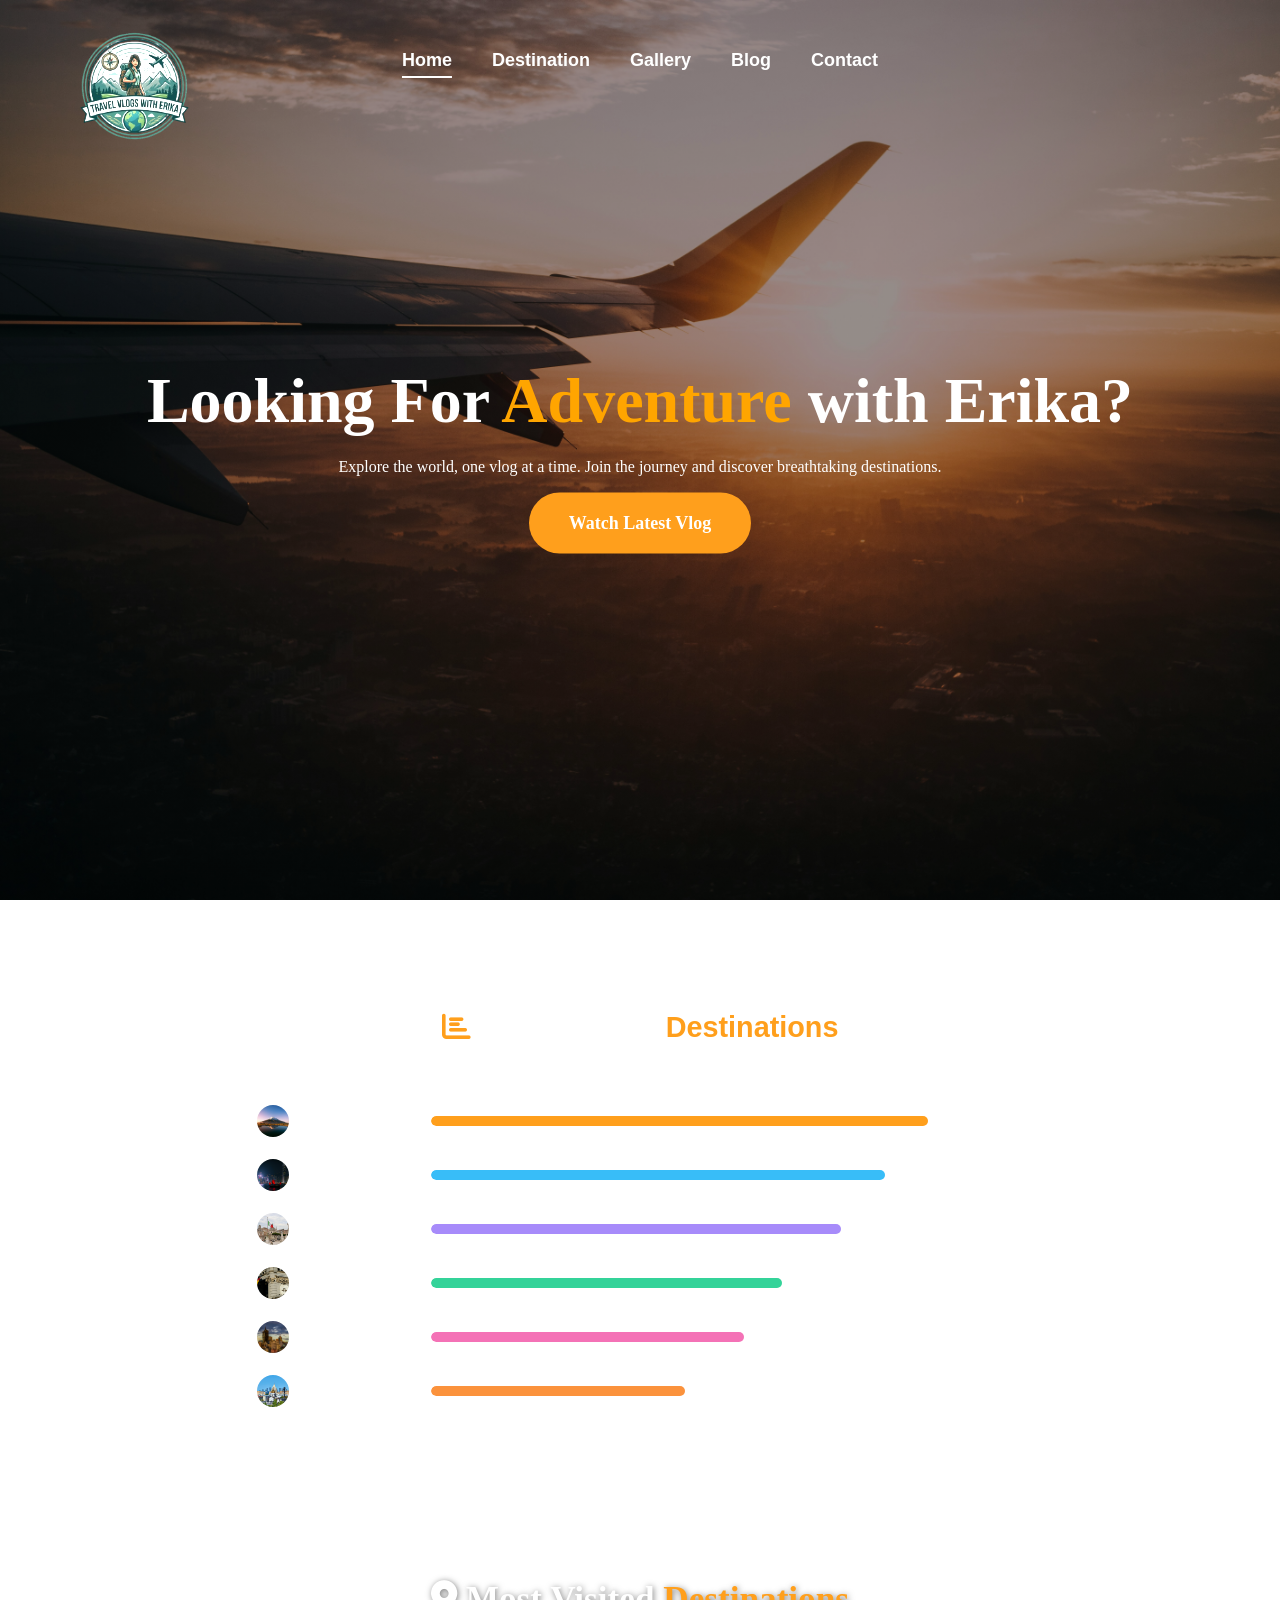
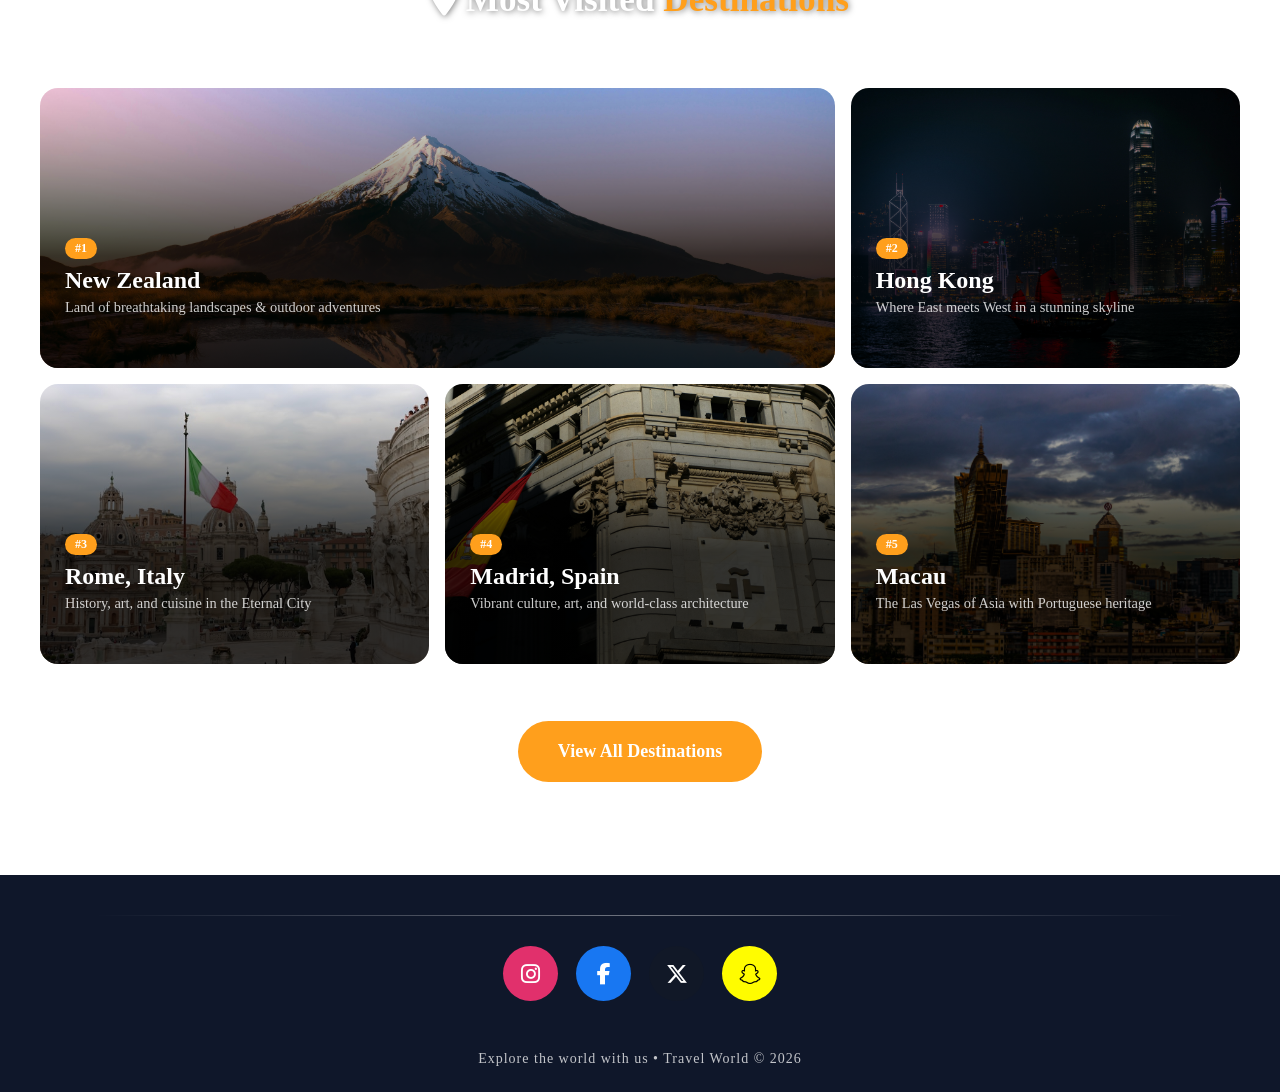
==== commit f135c6b4: "Fix HTML structure and improve mobile menu" ====
--- a/index.html
+++ b/index.html
@@ -8,91 +8,182 @@
 </head>
 <body>
     <header class="hero-section">
-    <nav class="navbar">
-    <div class="logo-container">
-    <img src="./logo.png.png" alt="Logo" class="logo">
-    </div>
-    <ul class="nav-links">
-        <li><a href="index.html" class="nav-link active">Home</a></li>
-        <li><a href="destination.html" class="nav-link">Destination</a></li>
-        <li><a href="gallery.html" class="nav-link">Gallery</a></li>
-        <li><a href="blog.html" class="nav-link">Blog</a></li>
-        <li><a href="contact.html" class="nav-link">Contact</a></li>
-            <div class="hamburger" id="hamburger">
+        <nav class="navbar">
+            <div class="logo-container">
+                <img src="./logo.png.png" alt="Logo" class="logo">
+            </div>
+            <ul class="nav-links">
+                <li><a href="index.html" class="nav-link active">Home</a></li>
+                <li><a href="destination.html" class="nav-link">Destination</a></li>
+                <li><a href="gallery.html" class="nav-link">Gallery</a></li>
+                <li><a href="blog.html" class="nav-link">Blog</a></li>
+                <li><a href="contact.html" class="nav-link">Contact</a></li>
+            </ul>
+        <div class="hamburger" id="hamburger">
             <span></span>
             <span></span>
             <span></span>
         </div>
-    </nav>
-    <!-- Mobile Menu -->
+        </nav>
+    <!-- Mobile Menu Overlay -->
     <div class="mobile-menu" id="mobileMenu">
         <button class="mobile-close-btn" id="mobileClose">&times;</button>
+        <div class="mobile-menu-brand">
+            <img src="./logo.png.png" class="mobile-logo" alt="Logo">
+        </div>
         <ul>
-            <li><a href="index.html" class="nav-link active">Home</a></li>
-            <li><a href="destination.html" class="nav-link">Destination</a></li>
-            <li><a href="gallery.html" class="nav-link">Gallery</a></li>
-            <li><a href="blog.html" class="nav-link">Blog</a></li>
-            <li><a href="contact.html" class="nav-link">Contact</a></li>
+            <li><a href="index.html" class="nav-link active"><i class="fas fa-home"></i><span>Home</span></a></li>
+            <li><a href="destination.html" class="nav-link"><i class="fas fa-map-location-dot"></i><span>Destination</span></a></li>
+            <li><a href="gallery.html" class="nav-link"><i class="fas fa-images"></i><span>Gallery</span></a></li>
+            <li><a href="blog.html" class="nav-link"><i class="fas fa-newspaper"></i><span>Blog</span></a></li>
+            <li><a href="contact.html" class="nav-link"><i class="fas fa-envelope"></i><span>Contact</span></a></li>
         </ul>
+        <div class="mobile-menu-footer">
+            <a href="#"><i class="fab fa-instagram"></i></a>
+            <a href="#"><i class="fab fa-facebook-f"></i></a>
+            <a href="#"><i class="fab fa-x-twitter"></i></a>
+            <a href="#"><i class="fab fa-snapchat-ghost"></i></a>
+        </div>
     </div>
 
-    <div class="hero-content">
-        <h1>Looking For <span>Adventure</span> with Erika?</h1>
-        <p>Explore the world, one vlog at a time. Join the journey and discover breathtaking destinations.</p>
-        <a href="https://www.youtube.com/" class="cta-btn">Watch Latest Vlog</a>
-    </div>
-</header>
-</div>
-   <footer class="footer">
-
-```
-<div class="footer-divider"></div>
-
-<div class="footer-social">
-    <a href="https://www.instagram.com/">
-        <i class="fab fa-instagram"></i>
-    </a>
-
-    <a href="https://www.facebook.com/">
-        <i class="fab fa-facebook-f"></i>
-    </a>
-
-    <a href="https://www.twitter.com/">
-        <i class="fab fa-x-twitter"></i>
-    </a>
-
-    <a href="https://www.snapchat.com/">
-        <i class="fab fa-snapchat-ghost"></i>
-    </a>
-</div>
-
-<p>Explore the world with us • Travel World © 2026</p>
-```
-
-</footer>
-
-
-
-<script>document.addEventListener("DOMContentLoaded", () => {
-    document.body.classList.add('fade-in');
-    const links = document.querySelectorAll('.nav-link, .cta-btn, .back-btn');
-    links.forEach(link => {
-        link.addEventListener('click', function(e) {
-            if (this.href && !this.href.includes('#')) {
-                e.preventDefault();
-                const target = this.href;
-                document.body.classList.remove('fade-in');
-                document.body.classList.add('fade-out');
-                setTimeout(() => {
-                    window.location.href = target;
-                }, 500);
-            }
-        });
-    });
-});</script>
+        <div class="hero-content">
+            <h1>Looking For <span>Adventure</span> with Erika?</h1>
+            <p>Explore the world, one vlog at a time. Join the journey and discover breathtaking destinations.</p>
+            <a href="https://www.youtube.com/" class="cta-btn">Watch Latest Vlog</a>
+        </div>
+    </header>
+
+    <!-- ===== STATS / MOST VISITED BAR SECTION ===== -->
+    <section class="stats-section">
+        <div class="stats-inner">
+            <div class="stats-title-wrap">
+                <span class="stats-label"><i class="fas fa-chart-bar"></i> Most Visited <span>Destinations</span></span>
+                <p class="stats-sub">Based on our community's travel data</p>
+            </div>
+            <div class="stats-bars">
+                <div class="stat-row" style="--delay:0s">
+                    <a href="destination.html" class="stat-name"><img src="./new zlanda.jpg" class="stat-flag"> New Zealand</a>
+                    <div class="stat-bar-wrap"><div class="stat-bar" style="--pct:92%;--color:#ff9f1c"></div></div>
+                    <span class="stat-pct">92%</span>
+                </div>
+                <div class="stat-row" style="--delay:0.1s">
+                    <a href="destination.html" class="stat-name"><img src="./hong kong.jpg" class="stat-flag"> Hong Kong</a>
+                    <div class="stat-bar-wrap"><div class="stat-bar" style="--pct:84%;--color:#38bdf8"></div></div>
+                    <span class="stat-pct">84%</span>
+                </div>
+                <div class="stat-row" style="--delay:0.2s">
+                    <a href="destination.html" class="stat-name"><img src="./hongbin-7pZcntYKLO4-unsplash.jpg" class="stat-flag"> Rome, Italy</a>
+                    <div class="stat-bar-wrap"><div class="stat-bar" style="--pct:76%;--color:#a78bfa"></div></div>
+                    <span class="stat-pct">76%</span>
+                </div>
+                <div class="stat-row" style="--delay:0.3s">
+                    <a href="destination.html" class="stat-name"><img src="./Madrid (Spain).jpg" class="stat-flag"> Madrid</a>
+                    <div class="stat-bar-wrap"><div class="stat-bar" style="--pct:65%;--color:#34d399"></div></div>
+                    <span class="stat-pct">65%</span>
+                </div>
+                <div class="stat-row" style="--delay:0.4s">
+                    <a href="destination.html" class="stat-name"><img src="./macau.jpg" class="stat-flag"> Macau</a>
+                    <div class="stat-bar-wrap"><div class="stat-bar" style="--pct:58%;--color:#f472b6"></div></div>
+                    <span class="stat-pct">58%</span>
+                </div>
+                <div class="stat-row" style="--delay:0.5s">
+                    <a href="destination.html" class="stat-name"><img src="./russian.jpg" class="stat-flag"> Moscow</a>
+                    <div class="stat-bar-wrap"><div class="stat-bar" style="--pct:47%;--color:#fb923c"></div></div>
+                    <span class="stat-pct">47%</span>
+                </div>
+            </div>
+        </div>
+    </section>
+
+    <!-- ===== FEATURED DESTINATIONS SECTION ===== -->
+    <section class="featured-section">
+        <h2 class="section-heading featured-title"><i class="fas fa-map-marker-alt"></i> Most Visited <span>Destinations</span></h2>
+        <p class="featured-subtitle">The places our community loves the most — click to explore</p>
+
+        <div class="featured-grid">
+
+            <a href="destination.html#new-zealand" class="featured-card big-card" style="background-image: url('./new zlanda.jpg')">
+                <div class="featured-overlay">
+                    <span class="featured-rank">#1</span>
+                    <h3>New Zealand</h3>
+                    <p>Land of breathtaking landscapes & outdoor adventures</p>
+                    <span class="featured-explore">Explore →</span>
+                </div>
+            </a>
+
+            <a href="destination.html#hong-kong" class="featured-card" style="background-image: url('./hong kong.jpg')">
+                <div class="featured-overlay">
+                    <span class="featured-rank">#2</span>
+                    <h3>Hong Kong</h3>
+                    <p>Where East meets West in a stunning skyline</p>
+                    <span class="featured-explore">Explore →</span>
+                </div>
+            </a>
+
+            <a href="destination.html#rome" class="featured-card" style="background-image: url('./hongbin-7pZcntYKLO4-unsplash.jpg')">
+                <div class="featured-overlay">
+                    <span class="featured-rank">#3</span>
+                    <h3>Rome, Italy</h3>
+                    <p>History, art, and cuisine in the Eternal City</p>
+                    <span class="featured-explore">Explore →</span>
+                </div>
+            </a>
+
+            <a href="destination.html#madrid" class="featured-card" style="background-image: url('./Madrid (Spain).jpg')">
+                <div class="featured-overlay">
+                    <span class="featured-rank">#4</span>
+                    <h3>Madrid, Spain</h3>
+                    <p>Vibrant culture, art, and world-class architecture</p>
+                    <span class="featured-explore">Explore →</span>
+                </div>
+            </a>
+
+            <a href="destination.html#macau" class="featured-card" style="background-image: url('./macau.jpg')">
+                <div class="featured-overlay">
+                    <span class="featured-rank">#5</span>
+                    <h3>Macau</h3>
+                    <p>The Las Vegas of Asia with Portuguese heritage</p>
+                    <span class="featured-explore">Explore →</span>
+                </div>
+            </a>
+
+        </div>
+
+        <div style="text-align:center; margin-top: 40px;">
+            <a href="destination.html" class="cta-btn">View All Destinations</a>
+        </div>
+    </section>
+
+    <footer class="footer">
+        <div class="footer-divider"></div>
+        <div class="footer-social">
+            <a href="https://www.instagram.com/"><i class="fab fa-instagram"></i></a>
+            <a href="https://www.facebook.com/"><i class="fab fa-facebook-f"></i></a>
+            <a href="https://www.twitter.com/"><i class="fab fa-x-twitter"></i></a>
+            <a href="https://www.snapchat.com/"><i class="fab fa-snapchat-ghost"></i></a>
+        </div>
+        <p>Explore the world with us • Travel World © 2026</p>
+    </footer>
 
     <script>
-        // Hamburger toggle
+        document.addEventListener("DOMContentLoaded", () => {
+            document.body.classList.add('fade-in');
+            const links = document.querySelectorAll('.nav-link, .cta-btn, .back-btn');
+            links.forEach(link => {
+                link.addEventListener('click', function(e) {
+                    if (this.href && !this.href.includes('#')) {
+                        e.preventDefault();
+                        const target = this.href;
+                        document.body.classList.remove('fade-in');
+                        document.body.classList.add('fade-out');
+                        setTimeout(() => { window.location.href = target; }, 500);
+                    }
+                });
+            });
+        });
+    </script>
+
+    <script>
         const hamburger = document.getElementById('hamburger');
         const mobileMenu = document.getElementById('mobileMenu');
         const mobileClose = document.getElementById('mobileClose');
@@ -109,7 +200,7 @@
             document.body.style.overflow = '';
         });
 
-        // Page transitions for mobile menu links
+        // Page transition on mobile menu links
         document.querySelectorAll('#mobileMenu .nav-link').forEach(link => {
             link.addEventListener('click', function(e) {
                 if (this.href && !this.href.includes('#')) {
--- a/style.css
+++ b/style.css
@@ -1032,6 +1032,194 @@
 }
 
 /* ==========================================================================
+/* ==========================================================================
+   13. Stats / Most Visited Section (Home Page)
+   ========================================================================== */
+.stats-section {
+    padding: 70px 20px 50px;
+    max-width: 900px;
+    margin: 0 auto;
+}
+
+.stats-inner {
+    background: rgba(255,255,255,0.05);
+    border: 1px solid rgba(255,255,255,0.1);
+    border-radius: 24px;
+    padding: 40px 44px;
+    backdrop-filter: blur(12px);
+}
+
+.stats-title-wrap {
+    margin-bottom: 36px;
+    text-align: center;
+}
+
+.stats-label {
+    color: white;
+    font-size: 1.8rem;
+    font-weight: 700;
+    font-family: 'Segoe UI', sans-serif;
+}
+
+.stats-label span { color: #ff9f1c; }
+.stats-label i { margin-right: 10px; color: #ff9f1c; }
+
+.stats-sub {
+    color: rgba(255,255,255,0.55);
+    font-size: 0.9rem;
+    margin-top: 6px;
+}
+
+.stats-bars {
+    display: flex;
+    flex-direction: column;
+    gap: 18px;
+}
+
+.stat-row {
+    display: flex;
+    align-items: center;
+    gap: 16px;
+    animation: slideInStat 0.6s ease both;
+    animation-delay: var(--delay);
+}
+
+@keyframes slideInStat {
+    from { opacity: 0; transform: translateX(-20px); }
+    to   { opacity: 1; transform: translateX(0); }
+}
+
+.stat-name {
+    width: 160px;
+    min-width: 160px;
+    color: white;
+    font-size: 0.95rem;
+    font-weight: 600;
+    display: flex;
+    align-items: center;
+    gap: 10px;
+    text-decoration: none;
+    transition: color 0.2s;
+}
+
+.stat-name:hover { color: #ff9f1c; }
+
+.stat-flag {
+    width: 36px;
+    height: 36px;
+    border-radius: 50%;
+    object-fit: cover;
+    border: 2px solid rgba(255,255,255,0.2);
+}
+
+.stat-bar-wrap {
+    flex: 1;
+    background: rgba(255,255,255,0.08);
+    border-radius: 50px;
+    height: 10px;
+    overflow: hidden;
+}
+
+.stat-bar {
+    height: 100%;
+    width: 0;
+    border-radius: 50px;
+    background: var(--color);
+    animation: growBar 1s ease both;
+    animation-delay: calc(var(--delay) + 0.3s);
+}
+
+@keyframes growBar {
+    from { width: 0; }
+    to   { width: var(--pct); }
+}
+
+.stat-pct {
+    width: 38px;
+    text-align: right;
+    color: rgba(255,255,255,0.7);
+    font-size: 0.85rem;
+    font-weight: 600;
+}
+
+/* ==========================================================================
+   14. Enhanced Mobile Menu
+   ========================================================================== */
+.mobile-menu-brand {
+    position: absolute;
+    top: 28px;
+    left: 50%;
+    transform: translateX(-50%);
+}
+
+.mobile-logo {
+    width: 130px;
+    filter: brightness(1.3);
+}
+
+.mobile-menu ul li a {
+    display: flex;
+    align-items: center;
+    gap: 14px;
+    padding: 14px 44px;
+}
+
+.mobile-menu ul li a i {
+    font-size: 1.1rem;
+    width: 22px;
+    text-align: center;
+    color: rgba(255,255,255,0.6);
+    transition: color 0.3s;
+}
+
+.mobile-menu ul li a:hover i,
+.mobile-menu ul li a.active i {
+    color: #ff9f1c;
+}
+
+.mobile-menu-footer {
+    position: absolute;
+    bottom: 36px;
+    display: flex;
+    gap: 18px;
+}
+
+.mobile-menu-footer a {
+    width: 44px;
+    height: 44px;
+    border-radius: 50%;
+    background: rgba(255,255,255,0.08);
+    border: 1px solid rgba(255,255,255,0.15);
+    display: flex;
+    align-items: center;
+    justify-content: center;
+    color: white;
+    font-size: 1rem;
+    text-decoration: none;
+    transition: all 0.3s;
+}
+
+.mobile-menu-footer a:hover {
+    background: #ff9f1c;
+    border-color: #ff9f1c;
+    transform: translateY(-3px);
+}
+
+.mobile-menu.open ul li {
+    animation: menuItemIn 0.4s ease both;
+}
+.mobile-menu.open ul li:nth-child(1) { animation-delay: 0.05s; }
+.mobile-menu.open ul li:nth-child(2) { animation-delay: 0.1s; }
+.mobile-menu.open ul li:nth-child(3) { animation-delay: 0.15s; }
+.mobile-menu.open ul li:nth-child(4) { animation-delay: 0.2s; }
+.mobile-menu.open ul li:nth-child(5) { animation-delay: 0.25s; }
+
+@keyframes menuItemIn {
+    from { opacity: 0; transform: translateY(20px); }
+    to   { opacity: 1; transform: translateY(0); }
+}
+
+/* ==========================================================================
    12. Full Mobile Responsive Styles (max-width: 768px)
    ========================================================================== */
 @media (max-width: 768px) {
@@ -1192,6 +1380,23 @@
         font-size: 18px;
     }
 
+    /* Stats section */
+    .stats-inner {
+        padding: 28px 20px;
+    }
+    .stats-label {
+        font-size: 1.3rem;
+    }
+    .stat-name {
+        width: 110px;
+        min-width: 110px;
+        font-size: 0.78rem;
+    }
+    .stat-flag {
+        width: 26px;
+        height: 26px;
+    }
+
     /* ericacontact fix */
     .ericacontact, .ericaemail {
         position: static;
@@ -1201,4 +1406,4 @@
     .section-heading {
         font-size: 1.5rem;
     }
-}+}
